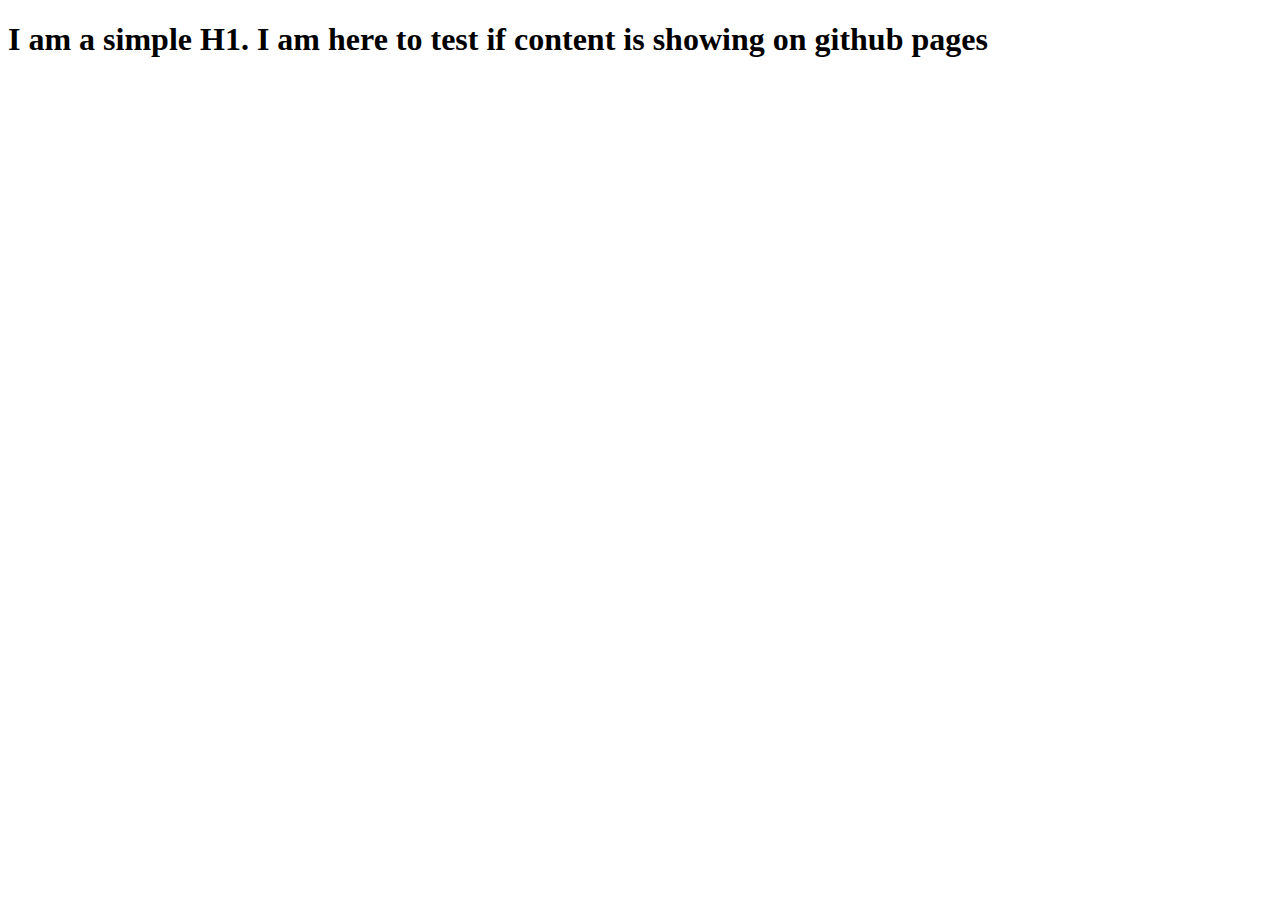
==== index.html @ ad09d415 "H1 test" ====
<!DOCTYPE html>
<html lang="en">
<head>
    <meta charset="UTF-8">
    <meta name="viewport" content="width=device-width, initial-scale=1.0">
    <meta http-equiv="X-UA-Compatible" content="ie=edge">
    <title>Document</title>
</head>
<body>
     <h1>I am a simple H1. I am here to test if content is showing on github pages</h1>
</body>
</html>
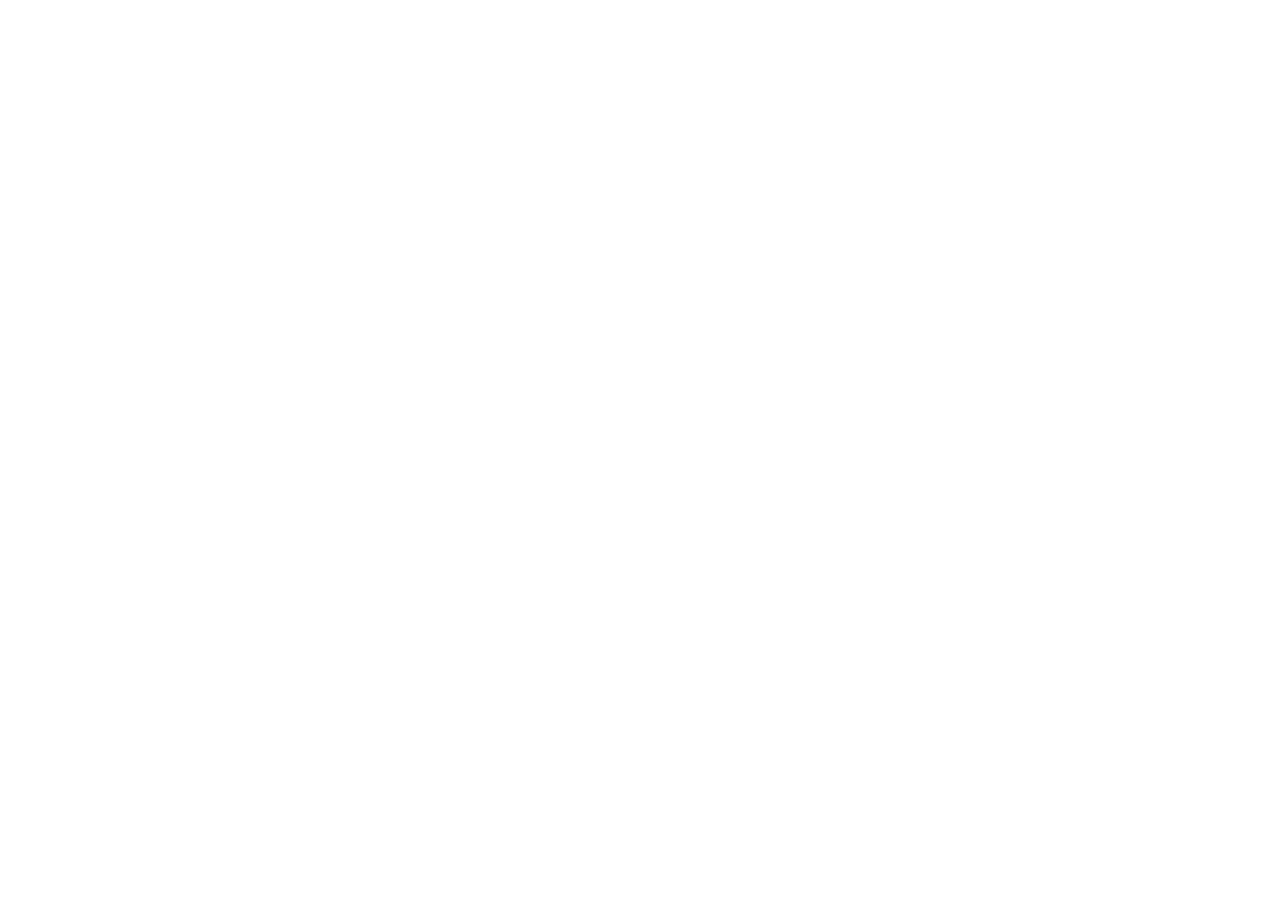
==== commit 62f6a3bc: "Basic file linking and added bootstrap.css" ====
--- a/index.html
+++ b/index.html
@@ -1,12 +1,17 @@
 <!DOCTYPE html>
 <html lang="en">
 <head>
+    <!-- Required meta tags -->
     <meta charset="UTF-8">
     <meta name="viewport" content="width=device-width, initial-scale=1.0">
     <meta http-equiv="X-UA-Compatible" content="ie=edge">
     <title>Document</title>
+    <!-- Bootstrap CSS -->
+    <link rel="stylesheet" href="https://stackpath.bootstrapcdn.com/bootstrap/4.3.1/css/bootstrap.min.css" integrity="sha384-ggOyR0iXCbMQv3Xipma34MD+dH/1fQ784/j6cY/iJTQUOhcWr7x9JvoRxT2MZw1T" crossorigin="anonymous">
+    <!-- Main css -->
+    <link rel="stylesheet" href="css/main.css">
 </head>
 <body>
-     <h1>I am a simple H1. I am here to test if content is showing on github pages</h1>
+    
 </body>
 </html>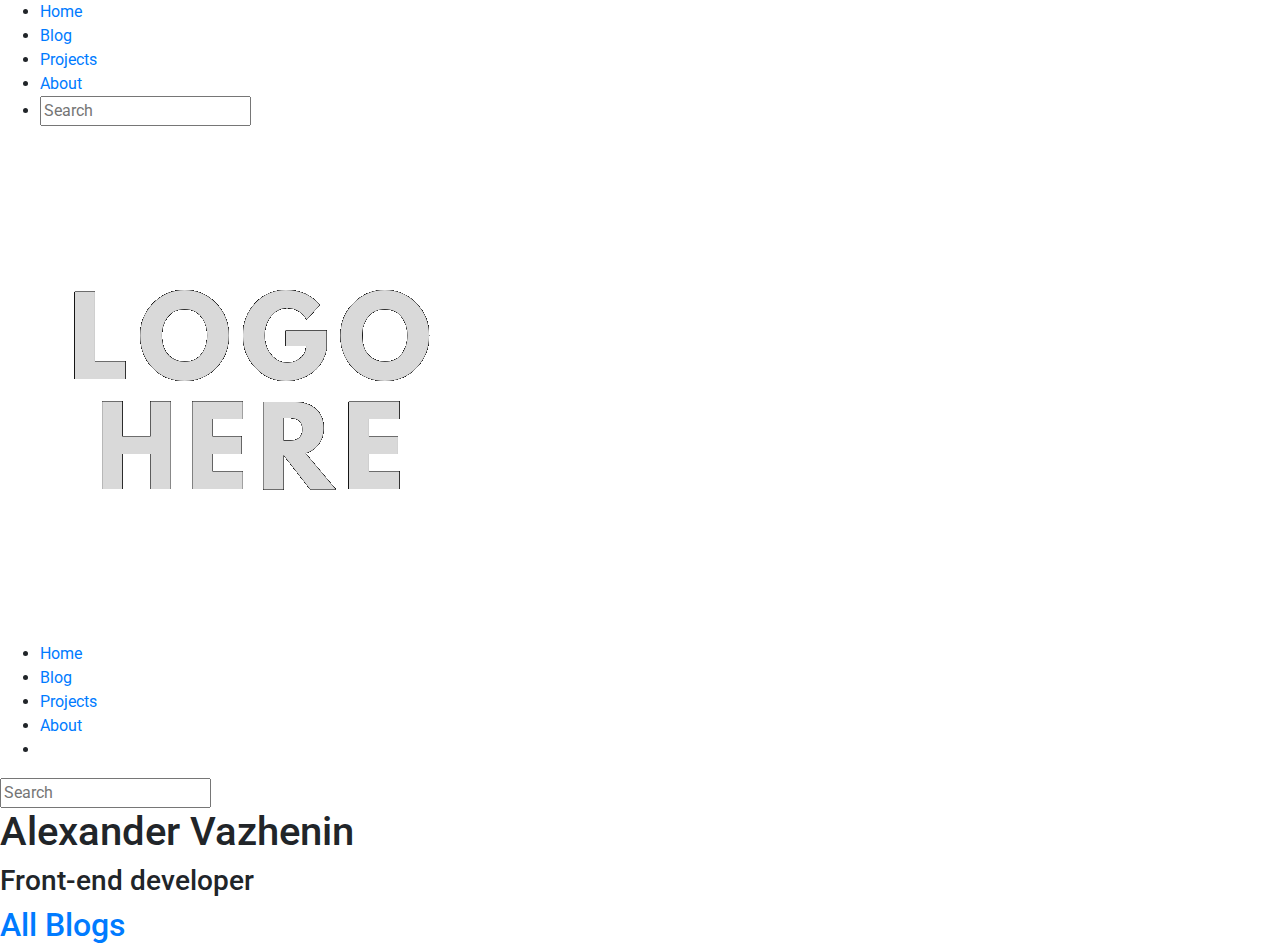
==== commit 3be8e3c8: "Code refactoring" ====
--- a/index.html
+++ b/index.html
@@ -5,13 +5,96 @@
     <meta charset="UTF-8">
     <meta name="viewport" content="width=device-width, initial-scale=1.0">
     <meta http-equiv="X-UA-Compatible" content="ie=edge">
-    <title>Document</title>
+    <title>Portfolio site</title>
     <!-- Bootstrap CSS -->
     <link rel="stylesheet" href="https://stackpath.bootstrapcdn.com/bootstrap/4.3.1/css/bootstrap.min.css" integrity="sha384-ggOyR0iXCbMQv3Xipma34MD+dH/1fQ784/j6cY/iJTQUOhcWr7x9JvoRxT2MZw1T" crossorigin="anonymous">
+    <link rel="stylesheet" href="plugins/owl-carousel/owl.carousel.min.css">
+    <!-- Font Awesome -->
+    <link rel="stylesheet" href="https://cdnjs.cloudflare.com/ajax/libs/font-awesome/5.11.2/css/all.css" integrity="sha256-46qynGAkLSFpVbEBog43gvNhfrOj+BmwXdxFgVK/Kvc=" crossorigin="anonymous" />
+    <!-- Google Fonts -->
+    <link href="https://fonts.googleapis.com/css?family=Roboto|Roboto+Condensed|Roboto+Mono&display=swap" rel="stylesheet">
     <!-- Main css -->
     <link rel="stylesheet" href="css/main.css">
 </head>
+
 <body>
+    <!-- Header area -->
+        <div id="slideout-menu">
+            <ul>
+                <li>
+                    <a href="#">Home</a>
+                </li>
+                <li>
+                    <a href="#">Blog</a>
+                </li>
+                <li>
+                    <a href="#">Projects</a>
+                </li>
+                <li>
+                    <a href="#">About</a>
+                </li>
+                <li>
+                    <input type="text" placeholder="Search">
+                    <br>
+                    <a href="#">
+                        <i class="fas fa-search"></i>
+                    </a>
+                </li>
+            </ul>   
+        </div>
+    <!--================Header Navbar =================-->
+        <nav>
+            <div id="logo-img">
+                <a href="#">
+                    <img src="img/logo.png" alt="Website logo">
+                </a>
+            </div>
+            <div id="menu-icon">
+                <i class="fas fa-bars"></i>
+            </div>
+            <ul>
+                <li>
+                    <a href="#">Home</a>
+                </li>
+                <li>
+                    <a href="#">Blog</a>
+                </li>
+                <li>
+                    <a href="#">Projects</a>
+                </li>
+                <li>
+                    <a href="#">About</a>
+                </li>
+                <li>
+                    <div id="search-icon">
+                        <i class="fas fa-search"></i>
+                    </div>
+                </li>
+            </ul>
+        </nav>
+
+        <div id="searchbox">
+            <input type="text" placeholder="Search">
+        </div>
+	<!--================Home Banner Area =================-->
+        <div id="banner">
+            <h1>Alexander Vazhenin</h1>
+            <h3>Front-end developer</h3>
+        </div>
+
+        <main>
+            <a href="#">
+                <h2 class="section-heading">All Blogs</h2>
+            </a>
+            <section>
+                
+            </section>
+        </main>
     
+    <!-- Optional JavaScript -->
+    <!-- jQuery first, then Popper.js, then Bootstrap JS -->
+    <script src="js/jquery-3.2.1.min.js"></script>
+    <script src="js/bootstrap.min.js"></script>
+    <script src="plugins/owl-carousel/owl.carousel.min.js"></script>
 </body>
 </html>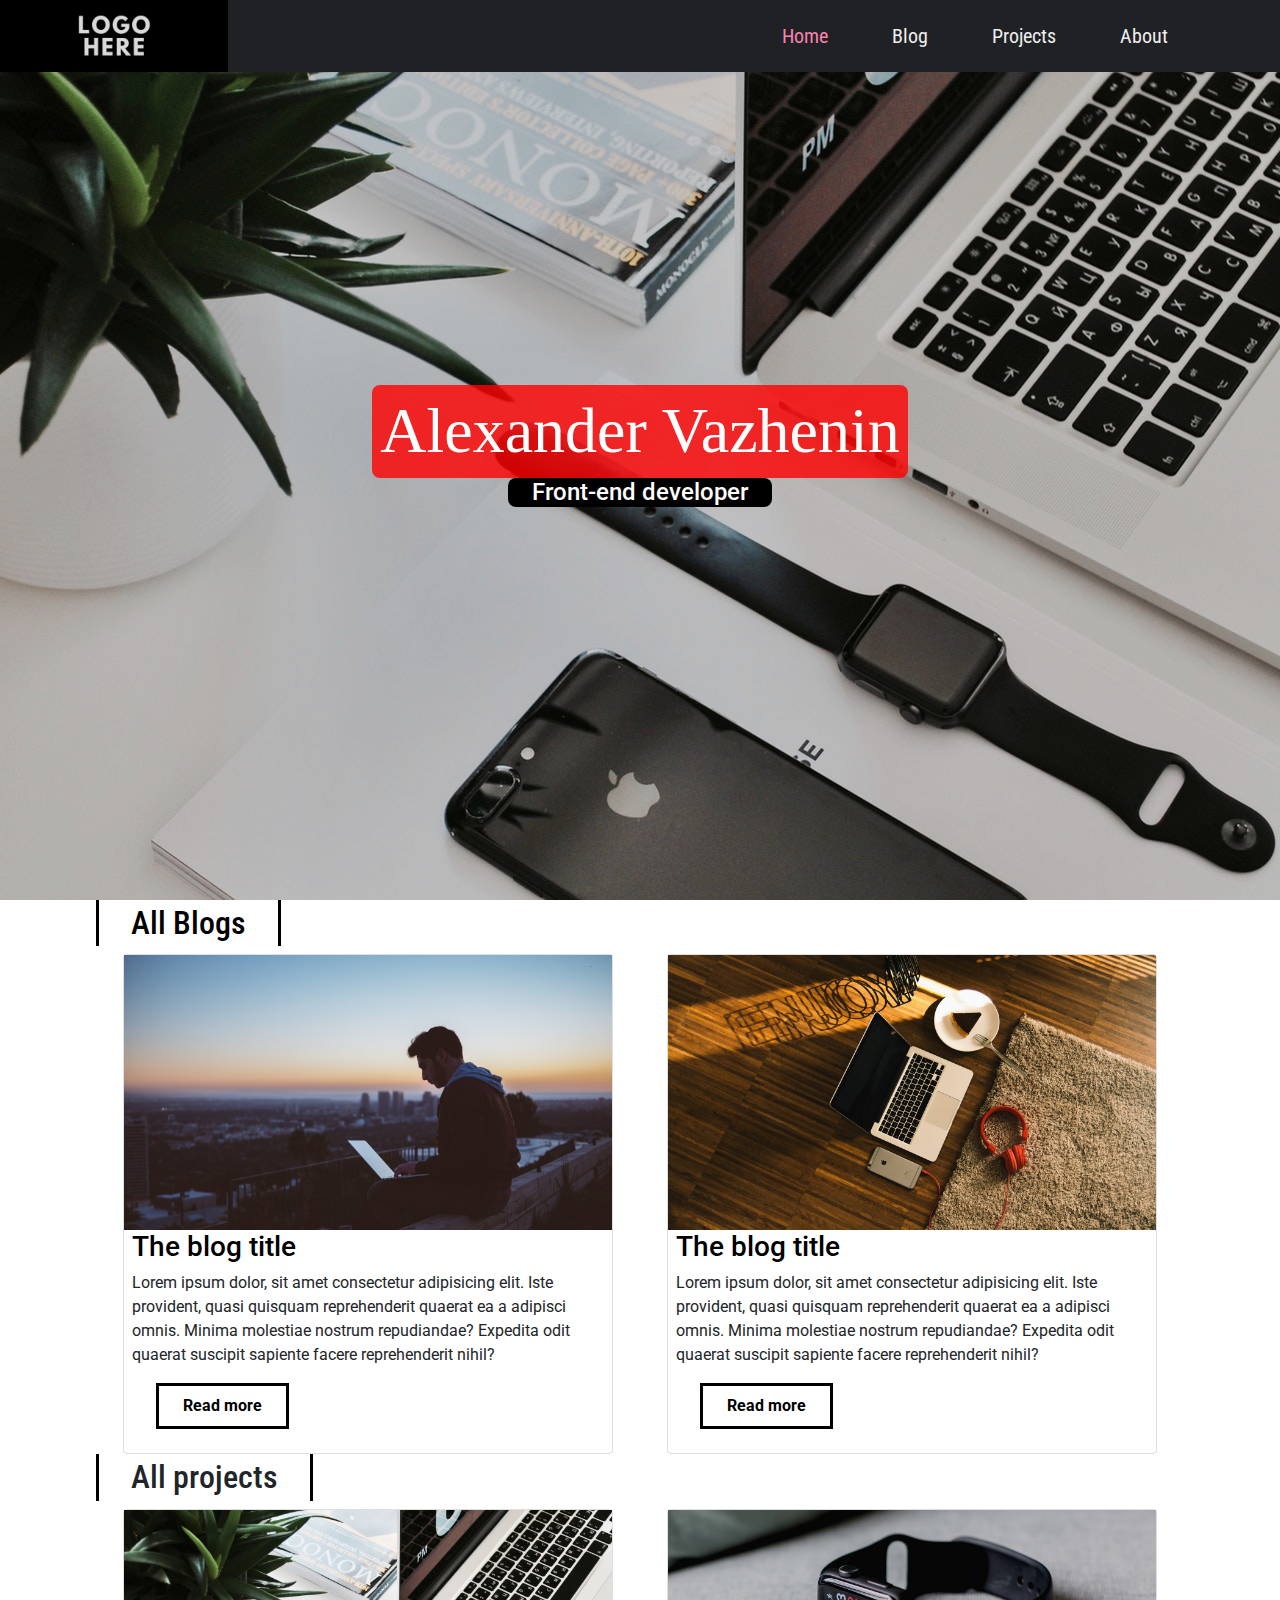
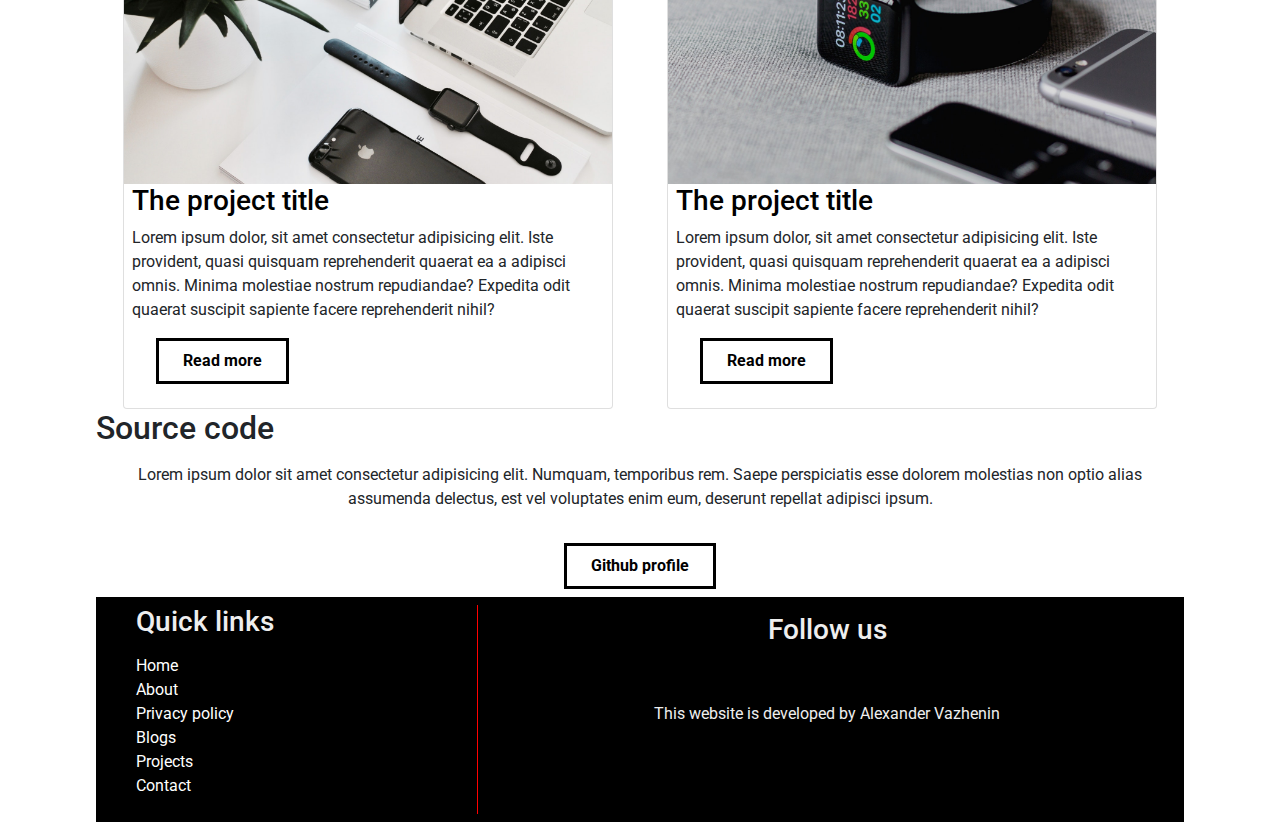
==== commit f1641aa5: "Added all css" ====
--- a/index.html
+++ b/index.html
@@ -35,10 +35,6 @@
                 </li>
                 <li>
                     <input type="text" placeholder="Search">
-                    <br>
-                    <a href="#">
-                        <i class="fas fa-search"></i>
-                    </a>
                 </li>
             </ul>   
         </div>
@@ -54,7 +50,7 @@
             </div>
             <ul>
                 <li>
-                    <a href="#">Home</a>
+                    <a class="active" href="#">Home</a>
                 </li>
                 <li>
                     <a href="#">Blog</a>
@@ -87,8 +83,123 @@
                 <h2 class="section-heading">All Blogs</h2>
             </a>
             <section>
-                
+                <div class="card">
+                    <div class="card-image">
+                        <a href="#">
+                            <img src="img/1.jpg" alt="Card image">
+                        </a>
+                    </div>
+                    <div class="card-description">
+                        <a href="#">
+                            <h3>The blog title</h3>
+                        </a>
+                        <p>
+                            Lorem ipsum dolor, sit amet consectetur adipisicing elit. Iste provident, quasi quisquam reprehenderit quaerat ea a adipisci omnis. Minima molestiae nostrum repudiandae? Expedita odit quaerat suscipit sapiente facere reprehenderit nihil?
+                        </p>
+                        <a href="#" class="btn-readmore">Read more</a>
+                    </div>
+                </div>
+
+                <div class="card">
+                    <div class="card-image">
+                        <a href="#">
+                            <img src="img/2.jpg" alt="Card image">
+                        </a>
+                    </div>
+                    <div class="card-description">
+                        <a href="#">
+                            <h3>The blog title</h3>
+                        </a>
+                        <p>
+                            Lorem ipsum dolor, sit amet consectetur adipisicing elit. Iste provident, quasi quisquam reprehenderit quaerat ea a adipisci omnis. Minima molestiae nostrum repudiandae? Expedita odit quaerat suscipit sapiente facere reprehenderit nihil?
+                        </p>
+                        <a href="#" class="btn-readmore">Read more</a>
+                    </div>
+                </div>
             </section>
+            
+            <h2 class="section-heading">All projects</h2>
+
+            <section>
+                <div class="card">
+                    <div class="card-image">
+                        <a href="#">
+                            <img src="img/3.jpg" alt="Card image">
+                        </a>
+                    </div>
+                    <div class="card-description">
+                        <a href="#">
+                            <h3>The project title</h3>
+                        </a>
+                        <p>
+                            Lorem ipsum dolor, sit amet consectetur adipisicing elit. Iste provident, quasi quisquam reprehenderit quaerat ea a adipisci omnis. Minima molestiae nostrum repudiandae? Expedita odit quaerat suscipit sapiente facere reprehenderit nihil?
+                        </p>
+                        <a href="#" class="btn-readmore">Read more</a>
+                    </div>
+                </div>
+
+                <div class="card">
+                    <div class="card-image">
+                        <a href="#">
+                            <img src="img/4.jpg" alt="Card image">
+                        </a>
+                    </div>
+                    <div class="card-description">
+                        <a href="#">
+                            <h3>The project title</h3>
+                        </a>
+                        <p>
+                            Lorem ipsum dolor, sit amet consectetur adipisicing elit. Iste provident, quasi quisquam reprehenderit quaerat ea a adipisci omnis. Minima molestiae nostrum repudiandae? Expedita odit quaerat suscipit sapiente facere reprehenderit nihil?
+                        </p>
+                        <a href="#" class="btn-readmore">Read more</a>
+                    </div>
+                </div>
+            </section>
+
+            <h2 class="sectiong-heading">Source code</h2>
+            <section id="section-source">
+                <p>Lorem ipsum dolor sit amet consectetur adipisicing elit. Numquam, temporibus rem. Saepe perspiciatis esse dolorem molestias non optio alias assumenda delectus, est vel voluptates enim eum, deserunt repellat adipisci ipsum.</p>
+                <a href="#" class="btn-readmore">Github profile</a>
+            </section>
+
+            <footer>
+                <div id="left-footer">
+                    <h3>Quick links</h3>
+                    <p>
+                        <ul>
+                            <li><a href="#">Home</a></li>
+                            <li><a href="#">About</a></li>
+                            <li><a href="#">Privacy policy</a></li>
+                            <li><a href="#">Blogs</a></li>
+                            <li><a href="#">Projects</a></li>
+                            <li><a href="#">Contact</a></li>
+                        </ul>
+                    </p>
+                </div>
+                <div id="right-footer">
+                    <h3>Follow us</h3>
+                    <div id="social-media-footer">
+                        <ul>
+                            <li>
+                                <a href="#">
+                                    <i class="fab fa-facebook"></i>
+                                </a>
+                            </li>
+                            <li>
+                                <a href="#">
+                                    <i class="fab fa-youtube"></i>
+                                </a>
+                            </li>
+                            <li>
+                                <a href="#">
+                                    <i class="fab fa-github"></i>
+                                </a>
+                            </li>
+                        </ul>
+                    </div>
+                    <p>This website is developed by Alexander Vazhenin</p>
+                </div>
+            </footer>
         </main>
     
     <!-- Optional JavaScript -->
--- a/css/main.css
+++ b/css/main.css
@@ -0,0 +1,434 @@
+body {
+    font-family: 'Roboto', sans-serif;
+    margin: 0;
+}
+
+h1 {
+    padding: 8px;
+    background: rgba( 255, 0, 0, 0.8);
+    border-radius: 8px;
+    margin: 0;
+    font-size: 64px;
+    font-family: 'Roboto Slab';
+}
+
+p {
+    line-height: 1.5;
+}
+
+main {
+    margin: 0 auto;
+}
+
+a {
+    text-decoration: none;
+    color: black;
+}
+
+a:hover{
+    text-decoration: underline;
+}
+/* Inputs */
+
+input,
+textarea {
+    height: 32px;
+    padding: 0 16px;
+    font-family: 'Roboto Condensed', sans-serif;
+    font-size: 20px;
+    border: none;
+    box-shadow: inset 8px 3px 18px -4px rgba(0, 0, 0, 0.4);
+}
+
+input:focus,
+textarea:focus {
+    outline: none;
+}
+/* Banner */
+
+#banner {
+    height: 100vh;
+    display: flex;
+    align-items: center;
+    justify-content: center;
+    flex-direction: column;
+    background: rgba(0, 0, 0, 0.2) url('/img/3.jpg'); 
+    background-size: cover;
+    background-attachment: fixed;
+    background-position: center;
+    background-blend-mode: overlay;
+    color: white;
+}
+
+#banner h3 {
+    background: black;
+    border-radius: 8px;
+    padding: 0 24px;
+    font-size: 24px;
+}
+
+/* Search box */
+#searchbox {
+    position: fixed;
+    right: 0;
+    top: 24px;
+    width: 500px;
+    pointer-events: none;
+    z-index: 50;
+    transition: 0.4s;
+}
+
+#searchbox input {
+    height: 48px;
+    width: 100%;
+}
+
+/* Navigation */
+
+nav {
+    height: 72px;
+    background: #202125;
+    width: 100%;
+    margin: 0;
+    position: fixed;
+    font-family: 'Roboto Condensed', sans-serif;
+    font-size: 20px;
+    display: flex;
+    justify-content: space-between;
+    padding: 0 16px 0 0;
+    box-sizing: border-box;
+    z-index: 100;
+}
+
+nav a {
+    padding: 0 32px;
+    color: #eee;
+    transition: 0.4s;
+}
+
+nav a:hover {
+    text-decoration: none;
+    color: red;
+}
+
+nav ul {
+    display: flex;
+    list-style: none;
+    justify-content: space-around;
+    align-items: center;
+    height: 100%;
+    margin: 0;
+}
+
+.active {
+    color: #f783ae;
+}
+
+#logo-img {
+    display: flex;
+    height: 100%;
+    background: #111;
+    padding: 0 32px;
+    align-items: center;
+    color: white;
+    transition: 0.4s;
+}
+
+#logo-img img {
+    height: 100px;
+}
+
+#logo-img:hover {
+    background: black;
+}
+
+#menu-icon {
+    height: 100%;
+    font-size: 28px;
+    padding: 0 4px;
+    color: #eee;
+    display: none;
+    align-items: center;
+}
+
+/* Search icon */
+
+#search-icon {
+    color: white;
+    padding: 0 32px;
+    cursor: pointer;
+    transition: 0.4s;
+}
+
+#search-icon:hover {
+    color: red;
+}
+
+/* Slideout menu */
+
+#slideout-menu {
+    background: #2d3436;
+    z-index: 100;
+    position: fixed;
+    transition: 0.4s;
+    margin-top: 72px;
+    width: 100%;
+    text-align: center;
+    display: none;
+}
+
+#slideout-menu ul {
+    list-style: none;
+    padding: 0 32px;
+}
+
+#slideout-menu ul li {
+    padding: 8px;
+}
+
+#slideout-menu a {
+    font-family: 'Roboto Condensed', sans-serif;
+    font-size: 20px;
+    color: white;
+}
+
+#slideout-menu input {
+    width: 85%;
+    padding: 8px;
+    font-family: 'Roboto Condensed', sans-serif;
+    font-size: 20px;
+    text-align: center;
+}
+/* Sections */
+
+section {
+    display: flex;
+    justify-content: space-around;
+    flex-wrap: wrap;
+}
+
+.section-heading {
+    font-size: 32px;
+    font-family: 'Roboto Condensed', sans-serif;
+    border-left: 3px solid black;
+    border-right: 3px solid black;
+    transition: all 0.4s;
+    display: inline-block;
+    padding: 4px 32px;
+}
+
+.section-heading:hover {
+    padding: 4px 48px;
+    background: red;
+}
+
+/* Section source */
+
+#section-source p {
+    padding: 8px;
+    text-align: center;
+}
+
+#section-source a {
+    margin: 8px;
+    text-align: center;
+}
+
+/* Card */
+
+.card-image {
+    transition: 0.4s;
+}
+
+.card-image:hover {
+    box-shadow: 0 10px 6px -6px #777;
+}
+
+.card .card-description {
+    padding: 0 8px;
+}
+
+/* Button read more */
+
+.btn-readmore{
+    padding: 8px 24px;
+    border: 3px solid black;
+    transition: 0.4s;
+    display: inline-block;
+    margin-bottom: 24px;
+    margin-left: 24px;
+    font-weight: bold;
+    cursor: pointer;
+    background: white;
+}
+
+.btn-readmore:hover{
+    background: red;
+    text-decoration: none;
+    padding: 8px 64px 8px 24px;
+}
+
+/* Footer */
+    
+    footer {
+        background: black;
+        padding: 8px;
+        color: #eee;
+        display: flex;
+    }
+
+    footer a {
+        color: white;
+    }
+
+    footer #left-footer {
+        flex: 1;
+        border-right: 1px solid red;
+        padding-left: 32px;
+    }
+
+    footer #left-footer ul {
+        padding: 0;
+        list-style: none;
+        line-height: 1.5;
+    }
+
+    footer #right-footer{
+        flex: 2;
+        padding: 8px;
+        text-align: center;
+    }
+
+    footer #social-media-footer a .fa-facebook,
+    footer #social-media-footer a .fa-youtube,
+    footer #social-media-footer a .fa-github {
+        color: white;
+        transition: 0.4s;
+    }
+
+    footer #social-media-footer ul {
+        display: flex;
+        list-style: none;
+        justify-content: center;
+        padding: 0;
+    } 
+    
+    footer #social-media-footer ul li {
+        font-size: 48px;
+        padding: 16px;
+        transition: 0.4s;
+    }
+
+    footer #social-media-footer ul li:hover a .fa-youtube {
+        color: #bbb;
+    }
+
+    footer #social-media-footer ul li:hover a .fa-facebook {
+        color: #bbb;
+    }
+
+    footer #social-media-footer ul li:hover a .fa-github {
+        color: #bbb;
+    }
+/* Media queries */
+
+    @media (max-width: 719px){
+        main {
+            width: 95%;
+        }
+        
+        section {
+            flex-direction: column;
+        }
+
+        .card,
+        .card .card-image img {
+            width: 100%;
+        }
+
+        footer {
+            flex-direction: column;
+            text-align: center;
+        }
+
+        footer #left-footer {
+            flex: 1;
+            border-right: 0;
+            padding-left: 0;
+        }
+
+        footer #right-footer {
+            background: #eee;
+            color: black;
+        }
+
+        footer #right-footer a{
+            color: black;
+        }
+
+        footer #social-media-footer a .fa-youtube,  
+        footer #social-media-footer a .fa-facebook,
+        footer #social-media-footer a .fa-github {
+            color: black;
+            transition: 0.4s;
+        }
+    }
+
+    @media (max-width: 900px) {
+        nav ul {
+            display: none;
+        }
+
+        #menu-icon {
+            display: flex;
+        }
+
+        #slideout-menu {
+            /* display: block; */
+        }
+
+        #searchbox {
+            display: none;
+        }
+    }
+
+    @media (max-width: 600px){
+        main {
+            width: 100%;
+        }
+
+        h1 {
+            font-size: 48px;
+        }
+
+        #banner h3 {
+            font-size: 20px;
+        }
+
+        .card {
+            text-align: center;
+        }
+
+        #logo-img {
+            padding: 0;
+        }
+    }
+    @media (min-width: 720px){
+        main {
+            width: 95%;
+        }
+
+        .card {
+            width: 45%;
+        }
+
+        .card .card-image img {
+            width: 100%;
+        }
+    }
+
+    @media (min-width: 1200px) {
+        main {
+            width: 85%;
+        }
+}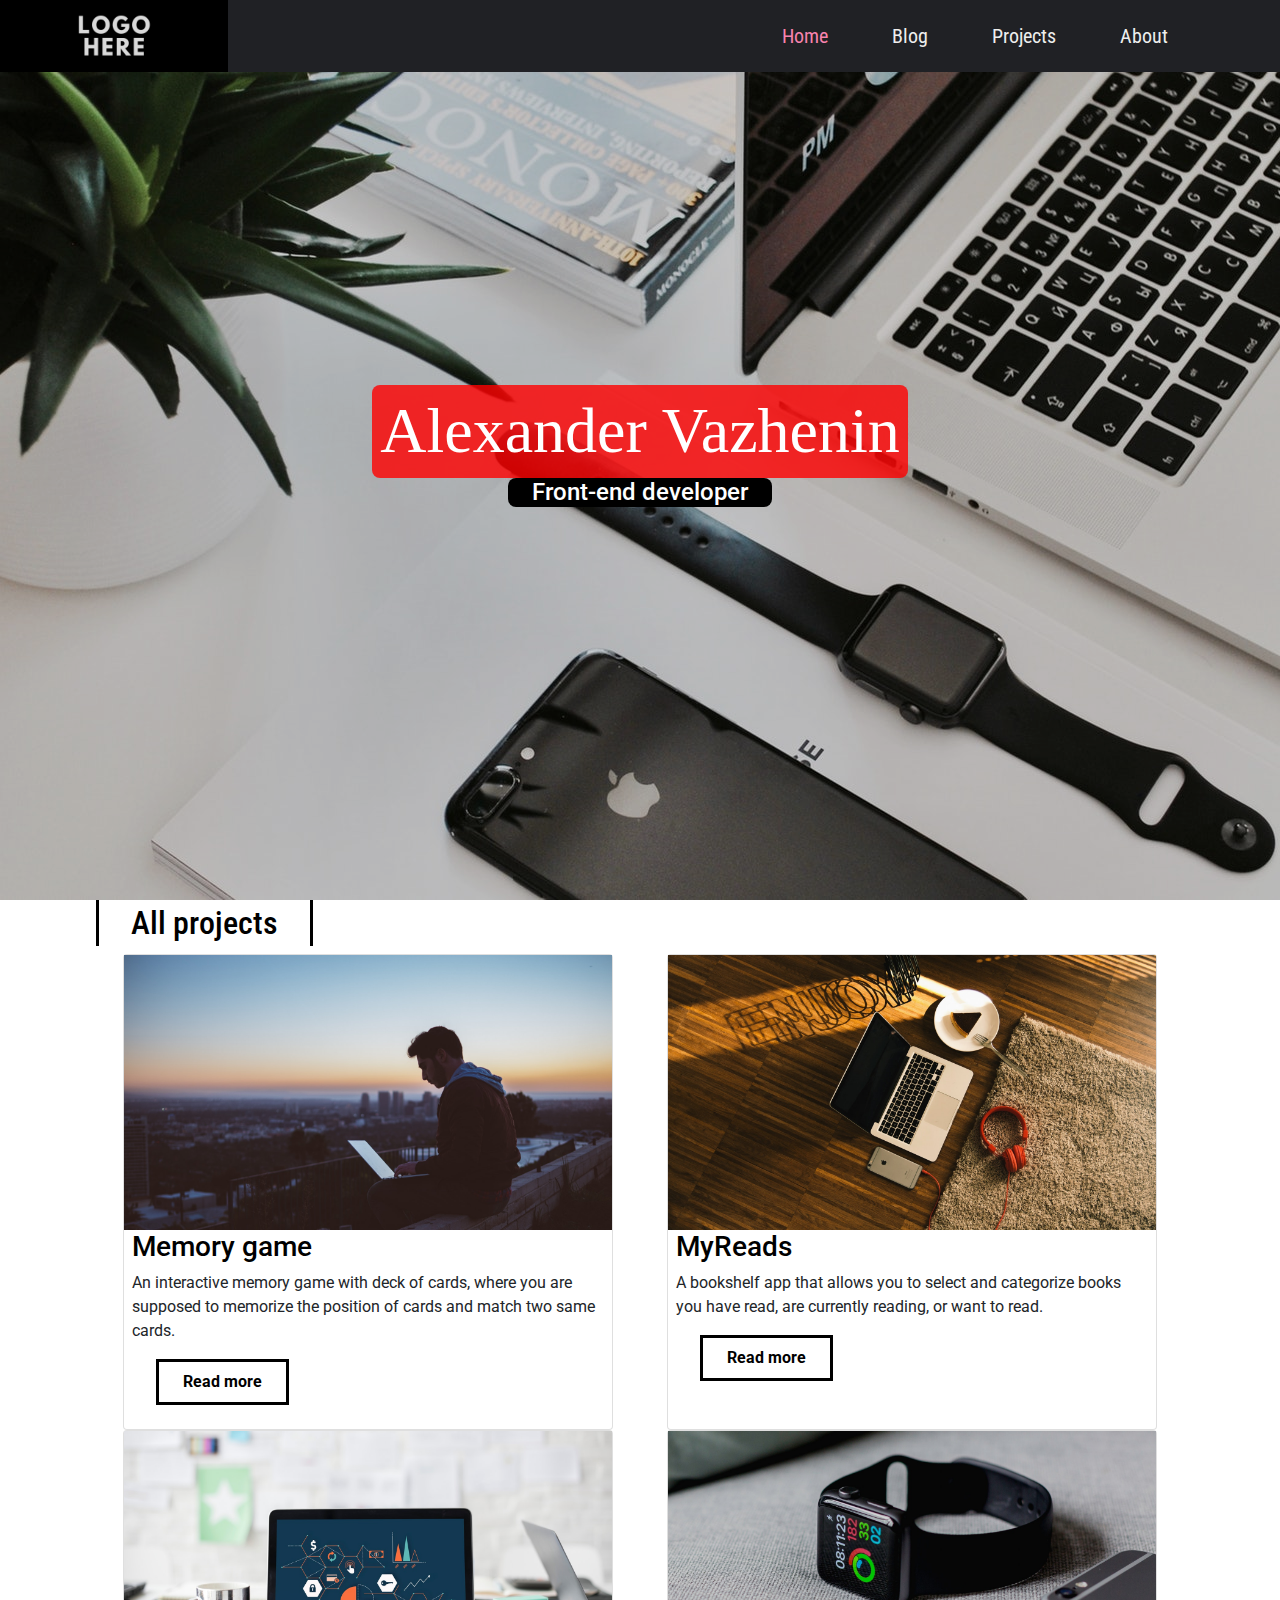
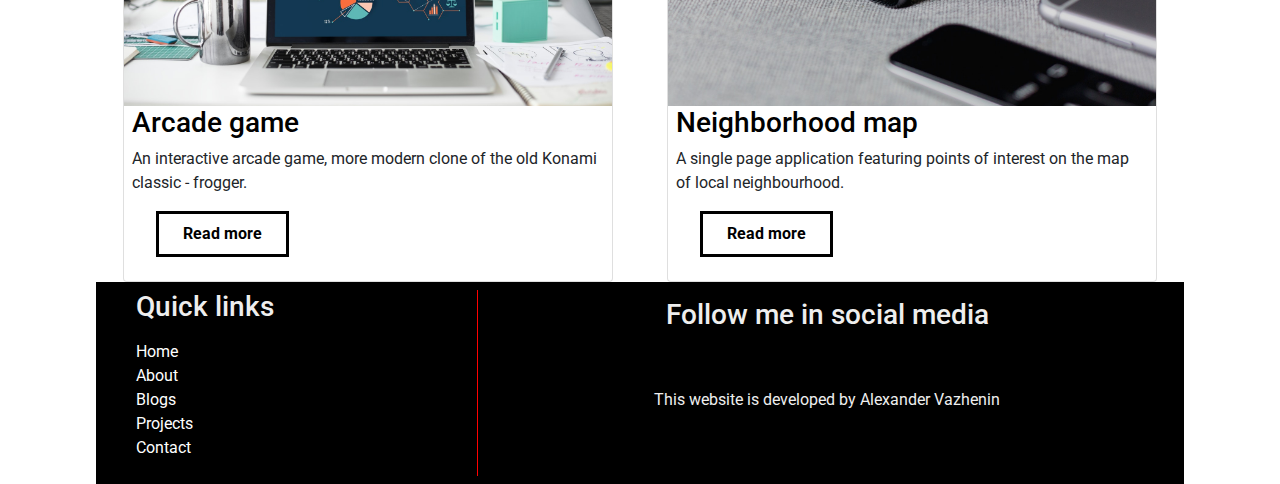
==== commit adffee6a: "Added links instead of #" ====
--- a/index.html
+++ b/index.html
@@ -50,16 +50,16 @@
             </div>
             <ul>
                 <li>
-                    <a class="active" href="#">Home</a>
-                </li>
-                <li>
-                    <a href="#">Blog</a>
-                </li>
-                <li>
-                    <a href="#">Projects</a>
-                </li>
-                <li>
-                    <a href="#">About</a>
+                    <a class="active" href="index.html">Home</a>
+                </li>
+                <li>
+                    <a href="blogslist.html">Blog</a>
+                </li>
+                <li>
+                    <a href="blogslist.html">Projects</a>
+                </li>
+                <li>
+                    <a href="about.html">About</a>
                 </li>
                 <li>
                     <div id="search-icon">
@@ -79,87 +79,79 @@
         </div>
 
         <main>
-            <a href="#">
-                <h2 class="section-heading">All Blogs</h2>
+            <a href="blogslist.html">
+                <h2 class="section-heading">All projects</h2>
             </a>
             <section>
                 <div class="card">
                     <div class="card-image">
-                        <a href="#">
+                        <a href="https://github.com/Alex413Vazhenin/MemoryGame">
                             <img src="img/1.jpg" alt="Card image">
                         </a>
                     </div>
                     <div class="card-description">
-                        <a href="#">
-                            <h3>The blog title</h3>
-                        </a>
-                        <p>
-                            Lorem ipsum dolor, sit amet consectetur adipisicing elit. Iste provident, quasi quisquam reprehenderit quaerat ea a adipisci omnis. Minima molestiae nostrum repudiandae? Expedita odit quaerat suscipit sapiente facere reprehenderit nihil?
-                        </p>
-                        <a href="#" class="btn-readmore">Read more</a>
-                    </div>
-                </div>
-
-                <div class="card">
-                    <div class="card-image">
-                        <a href="#">
+                        <a href="https://github.com/Alex413Vazhenin/MemoryGame">
+                            <h3>Memory game</h3>
+                        </a>
+                        <p>
+                            An interactive memory game with deck of cards, where you are supposed to memorize the position of
+                            cards and match two same cards.                        </p>
+                        <a href="https://github.com/Alex413Vazhenin/MemoryGame" class="btn-readmore">Read more</a>
+                    </div>
+                </div>
+
+                <div class="card">
+                    <div class="card-image">
+                        <a href="https://github.com/Alex413Vazhenin/MyReads">
                             <img src="img/2.jpg" alt="Card image">
                         </a>
                     </div>
                     <div class="card-description">
-                        <a href="#">
-                            <h3>The blog title</h3>
-                        </a>
-                        <p>
-                            Lorem ipsum dolor, sit amet consectetur adipisicing elit. Iste provident, quasi quisquam reprehenderit quaerat ea a adipisci omnis. Minima molestiae nostrum repudiandae? Expedita odit quaerat suscipit sapiente facere reprehenderit nihil?
-                        </p>
-                        <a href="#" class="btn-readmore">Read more</a>
+                        <a href="https://github.com/Alex413Vazhenin/MyReads">
+                            <h3>MyReads</h3>
+                        </a>
+                        <p>
+                            A bookshelf app that allows you to select and categorize books you have read, are currently reading, or
+                            want to read.                        </p>
+                        <a href="https://github.com/Alex413Vazhenin/MyReads" class="btn-readmore">Read more</a>
                     </div>
                 </div>
             </section>
             
-            <h2 class="section-heading">All projects</h2>
-
             <section>
                 <div class="card">
                     <div class="card-image">
-                        <a href="#">
-                            <img src="img/3.jpg" alt="Card image">
-                        </a>
-                    </div>
-                    <div class="card-description">
-                        <a href="#">
-                            <h3>The project title</h3>
-                        </a>
-                        <p>
-                            Lorem ipsum dolor, sit amet consectetur adipisicing elit. Iste provident, quasi quisquam reprehenderit quaerat ea a adipisci omnis. Minima molestiae nostrum repudiandae? Expedita odit quaerat suscipit sapiente facere reprehenderit nihil?
+                        <a href="https://github.com/Alex413Vazhenin/ArcadeGame">
+                            <img src="img/7.jpg" alt="Card image">
+                        </a>
+                    </div>
+                    <div class="card-description">
+                        <a href="https://github.com/Alex413Vazhenin/ArcadeGame">
+                            <h3>Arcade game</h3>
+                        </a>
+                        <p>
+                            An interactive arcade game, more modern clone of the old Konami classic - frogger. 
                         </p>
-                        <a href="#" class="btn-readmore">Read more</a>
-                    </div>
-                </div>
-
-                <div class="card">
-                    <div class="card-image">
-                        <a href="#">
+                        <a href="https://github.com/Alex413Vazhenin/ArcadeGame" class="btn-readmore">Read more</a>
+                    </div>
+                </div>
+
+                <div class="card">
+                    <div class="card-image">
+                        <a href="https://github.com/Alex413Vazhenin/NeighborhoodMap">
                             <img src="img/4.jpg" alt="Card image">
                         </a>
                     </div>
                     <div class="card-description">
-                        <a href="#">
-                            <h3>The project title</h3>
-                        </a>
-                        <p>
-                            Lorem ipsum dolor, sit amet consectetur adipisicing elit. Iste provident, quasi quisquam reprehenderit quaerat ea a adipisci omnis. Minima molestiae nostrum repudiandae? Expedita odit quaerat suscipit sapiente facere reprehenderit nihil?
+                        <a href="https://github.com/Alex413Vazhenin/NeighborhoodMap">
+                            <h3>Neighborhood map</h3>
+                        </a>
+                        <p>
+                            A single page application featuring points of interest on the map of local neighbourhood.
                         </p>
-                        <a href="#" class="btn-readmore">Read more</a>
-                    </div>
-                </div>
-            </section>
-
-            <h2 class="sectiong-heading">Source code</h2>
-            <section id="section-source">
-                <p>Lorem ipsum dolor sit amet consectetur adipisicing elit. Numquam, temporibus rem. Saepe perspiciatis esse dolorem molestias non optio alias assumenda delectus, est vel voluptates enim eum, deserunt repellat adipisci ipsum.</p>
-                <a href="#" class="btn-readmore">Github profile</a>
+                        <a href="https://github.com/Alex413Vazhenin/NeighborhoodMap" class="btn-readmore">Read more</a>
+                    </div>
+                </div>
             </section>
 
             <footer>
@@ -168,30 +160,29 @@
                     <p>
                         <ul>
                             <li><a href="#">Home</a></li>
-                            <li><a href="#">About</a></li>
-                            <li><a href="#">Privacy policy</a></li>
-                            <li><a href="#">Blogs</a></li>
-                            <li><a href="#">Projects</a></li>
+                            <li><a href="about.html">About</a></li>
+                            <li><a href="blogslist.html">Blogs</a></li>
+                            <li><a href="blogslist.html">Projects</a></li>
                             <li><a href="#">Contact</a></li>
                         </ul>
                     </p>
                 </div>
                 <div id="right-footer">
-                    <h3>Follow us</h3>
+                    <h3>Follow me in social media</h3>
                     <div id="social-media-footer">
                         <ul>
                             <li>
-                                <a href="#">
+                                <a href="https://www.facebook.com/profile.php?id=100009367857437">
                                     <i class="fab fa-facebook"></i>
                                 </a>
                             </li>
                             <li>
-                                <a href="#">
-                                    <i class="fab fa-youtube"></i>
+                                <a href="https://www.linkedin.com/in/alexander-vazhenin-21638aa6/">
+                                    <i class="fab fa-linkedin-in"></i>
                                 </a>
                             </li>
                             <li>
-                                <a href="#">
+                                <a href="https://github.com/Alex413Vazhenin">
                                     <i class="fab fa-github"></i>
                                 </a>
                             </li>
@@ -207,5 +198,6 @@
     <script src="js/jquery-3.2.1.min.js"></script>
     <script src="js/bootstrap.min.js"></script>
     <script src="plugins/owl-carousel/owl.carousel.min.js"></script>
+    <script src="js/main.js"></script>
 </body>
 </html>--- a/css/main.css
+++ b/css/main.css
@@ -175,6 +175,8 @@
     width: 100%;
     text-align: center;
     display: none;
+    opacity: 0;
+    pointer-events: none;
 }
 
 #slideout-menu ul {
@@ -248,6 +250,16 @@
     padding: 0 8px;
 }
 
+.card-meta-blogpost {
+    color: #333;
+    font-size: 14px;
+    padding: 16px;
+    font-family: 'Roboto Slab', serif;
+}
+
+.card-meta-blogpost a {
+    color: #333;
+}
 /* Button read more */
 
 .btn-readmore{
@@ -330,6 +342,95 @@
     footer #social-media-footer ul li:hover a .fa-github {
         color: #bbb;
     }
+
+/* Blog list page */
+
+.page-heading {
+    font-size: 32px;
+    font-family: 'Roboto Condensed', sans-serif;
+    border-left: 3px solid black;
+    border-right: 3px solid black;
+    transition: all 0.4s;
+    display: inline-block;
+    padding: 4px 32px;
+    margin-top: 120px;
+}
+
+.page-heading:hover {
+    padding: 4px 48px;
+    background: red;
+}
+
+.card-meta {
+    color: #333;
+    font-size: 14px;
+    padding-left: 8px;
+    font-family: 'Roboto Slab', serif;
+}
+
+.card-meta a {
+    color: #333;
+}
+
+/* Pagination */
+
+.pagination {
+    display: block;
+    padding: 20px;
+    text-align: center;
+    font-weight: bold;
+}
+
+.pagination a {
+    border-top: 3px solid white;
+    display: inline-block;
+    padding: 8px 16px;
+    transition: 0.4s;
+}
+
+.pagination a:hover {
+    text-decoration: none;
+    border-top: 3px solid black;
+}
+
+/* Single blogpost */
+
+#post-container {
+    display: flex;
+}
+
+#blogpost {
+    display: flex;
+    flex-direction: column;
+    width: 70%;
+    border-left: 1px solid #999;
+}
+
+#blogpost .card {
+    width: 100%;
+}
+
+#blogpost .card-image:hover {
+     box-shadow: none;
+}
+
+/* Sidebar */
+
+#sidebar {
+    background: #333;
+    flex: 1;
+    padding: 8px 16px;
+    color: white;
+    box-shadow: inset 27px 0 51px -19px rgba(0, 0, 0, 0.75);
+}
+
+/* Comments section */
+
+#comments-section {
+    border-top: 2px solid #eee;
+    padding: 8px;
+}
+
 /* Media queries */
 
     @media (max-width: 719px){
@@ -384,10 +485,19 @@
         }
 
         #slideout-menu {
-            /* display: block; */
+            display: block;
         }
 
         #searchbox {
+            display: none;
+        }
+
+        #blogpost {
+            width: 100%;
+            border-left: 0;
+        }
+
+        #sidebar {
             display: none;
         }
     }
